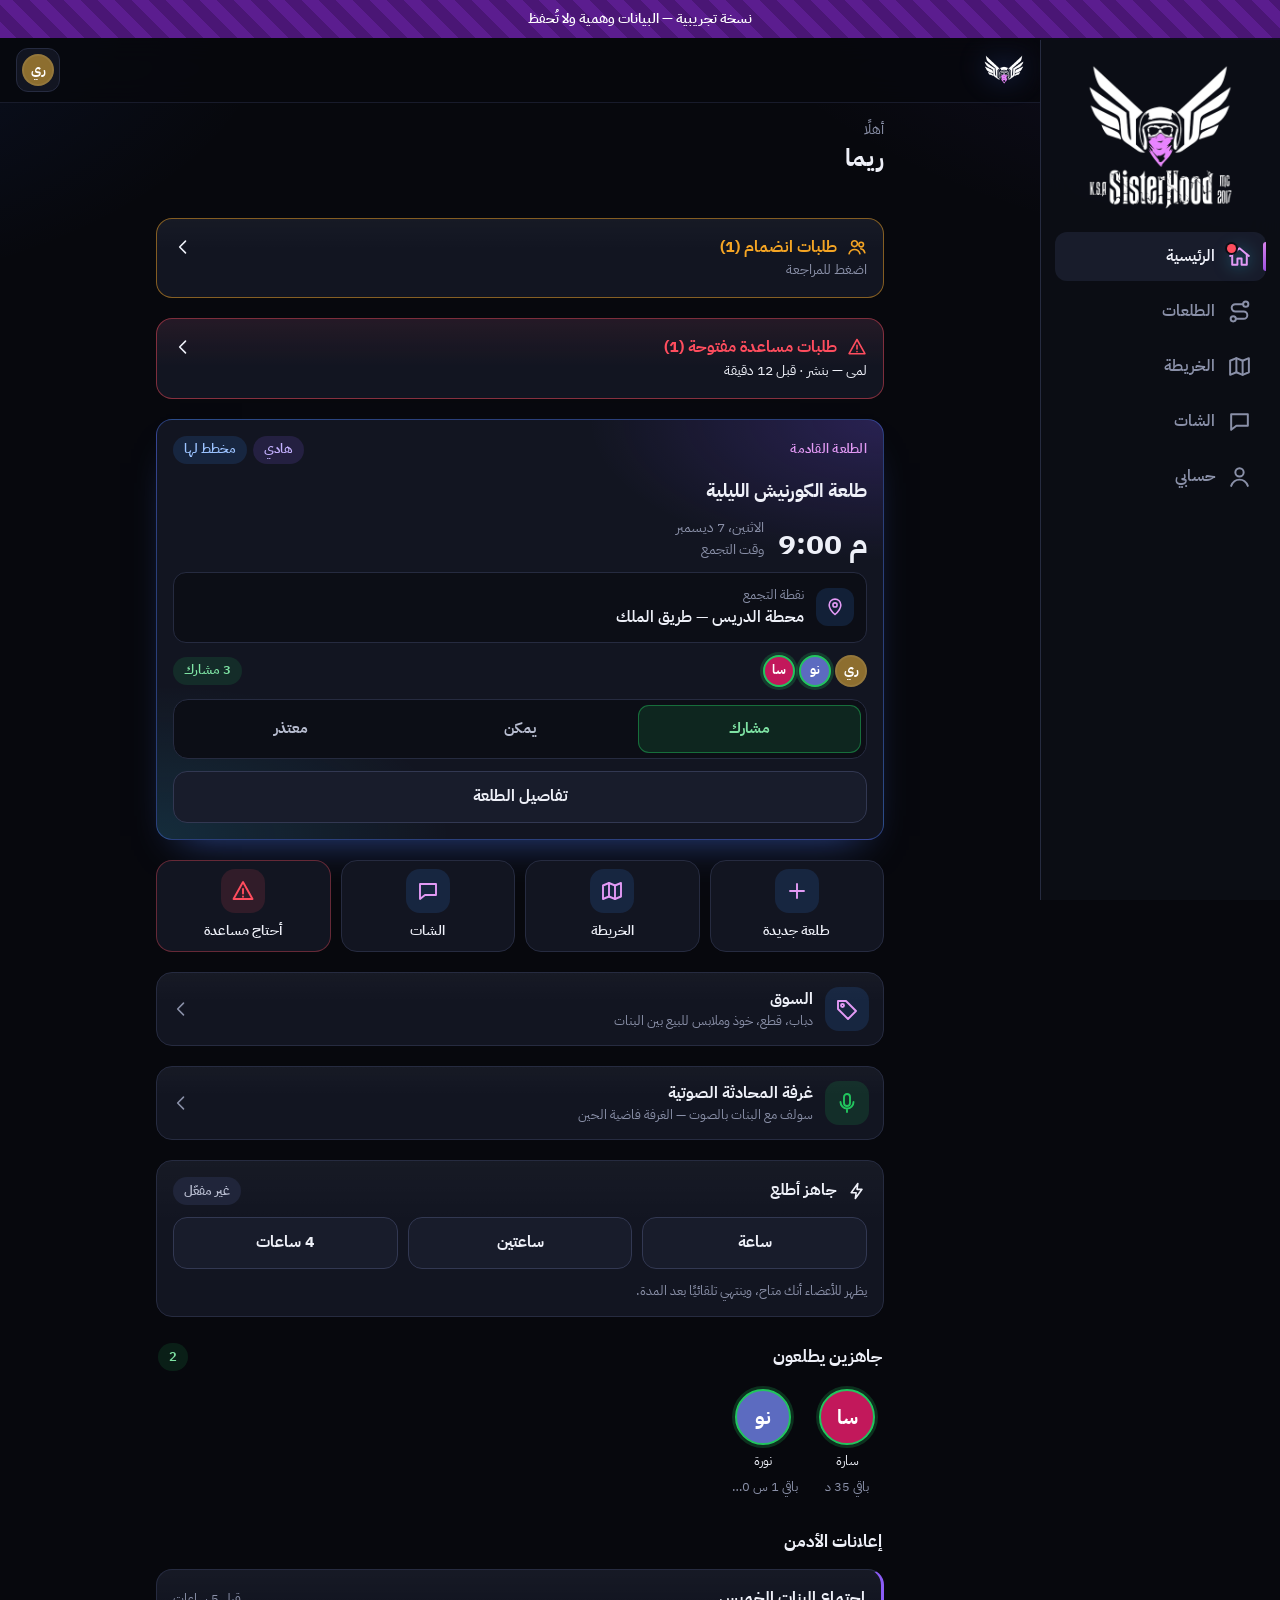
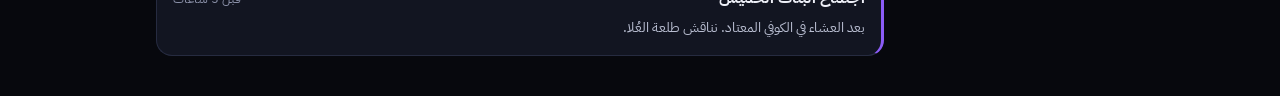
==== demo/sisterhood/index.html @ 2d2a0649 "نسخة عرض تجريبية SisterHood (بيانات وهمية فقط) Co-Authored-By: Claude Opus 5.5 <noreply@anthropic.co" ====
<!doctype html>
<html lang="ar" dir="rtl">
<head>
  <meta charset="utf-8">
  <meta name="viewport" content="width=device-width, initial-scale=1, viewport-fit=cover">
  <title>SisterHood MC</title>
  <meta name="description" content="تطبيق قروب SisterHood MC الخاص">
  <meta name="theme-color" content="#07080d">
  <meta name="color-scheme" content="dark">
  <meta name="referrer" content="strict-origin-when-cross-origin">
  <meta name="apple-mobile-web-app-capable" content="yes">
  <meta name="mobile-web-app-capable" content="yes">
  <meta name="apple-mobile-web-app-status-bar-style" content="black-translucent">
  <meta name="apple-mobile-web-app-title" content="SisterHood MC">
  <link rel="manifest" href="manifest.webmanifest">
  <link rel="icon" type="image/png" sizes="192x192" href="assets/icons/icon-192-v2.png">
  <link rel="apple-touch-icon" href="assets/icons/apple-touch-icon-v2.png">
  <link rel="preconnect" href="https://fonts.googleapis.com">
  <link rel="preconnect" href="https://fonts.gstatic.com" crossorigin>
  <link rel="stylesheet" href="https://fonts.googleapis.com/css2?family=IBM+Plex+Sans+Arabic:wght@400;500;600;700&display=swap">
  <link rel="stylesheet" href="assets/css/app.css">
</head>
<body>
  <div id="net-banner" class="net-banner" hidden></div>
  <div id="preview-banner" class="preview-banner" hidden>نسخة تجريبية — البيانات وهمية ولا تُحفظ</div>
  <div id="app" class="app" aria-live="polite">
    <div class="boot">
      <img class="brand-logo" src="assets/img/logo-full.png" alt="SisterHood MC">
      <div class="spinner" role="status" aria-label="جارٍ التحميل"></div>
    </div>
  </div>
  <div id="toasts" class="toasts" role="status" aria-live="polite"></div>
  <noscript><p style="padding:24px;color:#fff">يحتاج التطبيق إلى تفعيل JavaScript.</p></noscript>
  <script src="config.js" onerror="window.NR_CONFIG_MISSING=true"></script>
  <script type="module" src="js/app.js"></script>
</body>
</html>
---- demo/sisterhood/assets/css/app.css ----
/* ============================================================
   Jeddah Ride — تصميم داكن للركوب الليلي (RTL، الجوال أولًا)
   ============================================================ */
:root {
  --bg: #07080d;
  --bg-2: #0c0e16;
  --surface: #121521;
  --surface-2: #181c2b;
  --surface-3: #20253a;
  --line: #262b40;
  --line-2: #323852;
  --text: #eef0f8;
  --text-2: #b8bdd0;
  --muted: #8a90a8;
  --blue: #3d8bff;
  --cyan: #29d3ff;
  --violet: #8b5cf6;
  --accent: #4f7dff;
  --accent-grad: linear-gradient(135deg, #2f6bff 0%, #7a4dff 100%);
  --glow: 0 0 0 1px rgba(79,125,255,.35), 0 8px 30px -10px rgba(79,125,255,.55);
  --green: #22c55e;
  --green-bg: rgba(34,197,94,.13);
  --amber: #f5a524;
  --amber-bg: rgba(245,165,36,.13);
  --red: #ff4d5e;
  --red-bg: rgba(255,77,94,.13);
  --blue-bg: rgba(61,139,255,.14);
  --violet-bg: rgba(139,92,246,.15);
  --radius: 16px;
  --radius-sm: 12px;
  --tap: 52px;
  --nav-h: 66px;
  --safe-b: env(safe-area-inset-bottom, 0px);
  --safe-t: env(safe-area-inset-top, 0px);
  --font: "IBM Plex Sans Arabic", -apple-system, "SF Arabic", "Segoe UI", Tahoma, sans-serif;
}

* { box-sizing: border-box; -webkit-tap-highlight-color: transparent; }
html, body { margin: 0; padding: 0; background: var(--bg); color: var(--text); }
body {
  font-family: var(--font);
  font-size: 16px;
  line-height: 1.55;
  -webkit-font-smoothing: antialiased;
  min-height: 100dvh;
  overscroll-behavior-y: none;
  background:
    radial-gradient(1200px 600px at 110% -10%, rgba(122,77,255,.13), transparent 60%),
    radial-gradient(900px 500px at -20% 0%, rgba(47,107,255,.12), transparent 60%),
    var(--bg);
  background-attachment: fixed;
}
button, input, select, textarea { font: inherit; color: inherit; }
img { max-width: 100%; display: block; }
a { color: var(--cyan); text-decoration: none; }
.en { font-family: -apple-system, "Segoe UI", Roboto, sans-serif; direction: ltr; unicode-bidi: isolate; letter-spacing: .02em; }
.ltr { direction: ltr; unicode-bidi: isolate; display: inline-block; }
[hidden] { display: none !important; }
.sr-only { position: absolute; width: 1px; height: 1px; overflow: hidden; clip: rect(0 0 0 0); }

/* ---------- boot ---------- */
.boot { min-height: 100dvh; display: grid; place-content: center; justify-items: center; gap: 14px; }
.brand-mark {
  width: 64px; height: 64px; flex: none;
  background: url("../img/logo-mark.png") center / contain no-repeat;
  filter: drop-shadow(0 0 14px rgba(79,125,255,.45));
}
.brand-logo { width: min(260px, 70vw); height: auto; display: block; filter: drop-shadow(0 8px 30px rgba(79,125,255,.35)); }
.brand-word { font-family: -apple-system, "Segoe UI", sans-serif; font-weight: 800; font-size: 26px; letter-spacing: .04em; direction: ltr; }
.brand-word b { background: var(--accent-grad); -webkit-background-clip: text; background-clip: text; color: transparent; }
.spinner {
  width: 26px; height: 26px; border-radius: 50%;
  border: 3px solid var(--line-2); border-top-color: var(--cyan); animation: spin .8s linear infinite;
}
.spinner.sm { width: 18px; height: 18px; border-width: 2px; }
@keyframes spin { to { transform: rotate(360deg); } }

/* ---------- banners ---------- */
.net-banner, .preview-banner {
  position: sticky; top: 0; z-index: 60; text-align: center; font-size: 14px; font-weight: 600;
  padding: calc(8px + var(--safe-t)) 14px 8px;
}
.net-banner { background: #3a1016; color: #ffd6da; border-bottom: 1px solid #6b1d27; }
.net-banner.warn { background: #3a2a0c; color: #ffe2a8; border-bottom-color: #6b4d12; }
.preview-banner { background: repeating-linear-gradient(45deg, #5b1d8f, #5b1d8f 12px, #4a1675 12px, #4a1675 24px); color: #fff; }
.preview-banner + .app .topbar { top: 0; }

/* ---------- layout ---------- */
.app { min-height: 100dvh; }
.shell { display: flex; flex-direction: column; min-height: 100dvh; }
.topbar {
  position: sticky; top: 0; z-index: 40;
  display: flex; align-items: center; gap: 10px;
  padding: calc(10px + var(--safe-t)) 16px 10px;
  background: rgba(7,8,13,.82); backdrop-filter: blur(14px); -webkit-backdrop-filter: blur(14px);
  border-bottom: 1px solid rgba(38,43,64,.6);
}
.net-banner:not([hidden]) ~ .app .topbar, .preview-banner:not([hidden]) ~ .app .topbar { padding-top: 10px; }
.topbar .title { font-size: 19px; font-weight: 700; flex: 1; min-width: 0; overflow: hidden; text-overflow: ellipsis; white-space: nowrap; }
.topbar .logo { display: flex; align-items: center; gap: 10px; flex: 1; }
.topbar .logo .brand-mark { width: 40px; height: 40px; }
.topbar .logo .brand-word { font-size: 19px; }
.icon-btn {
  width: 44px; height: 44px; border-radius: 12px; border: 1px solid var(--line); background: var(--surface);
  display: grid; place-items: center; cursor: pointer; flex: none; color: var(--text);
}
.icon-btn:active { transform: scale(.96); }
.icon-btn svg { width: 22px; height: 22px; }
.content { flex: 1; width: 100%; max-width: 760px; margin: 0 auto; padding: 16px 16px calc(var(--nav-h) + var(--safe-b) + 24px); }
.content.wide { max-width: 1100px; }
.content.flush { padding: 0; max-width: none; }

/* bottom nav */
.bottom-nav {
  position: fixed; bottom: 0; left: 0; right: 0; z-index: 50;
  height: calc(var(--nav-h) + var(--safe-b)); padding-bottom: var(--safe-b);
  display: grid; grid-template-columns: repeat(5, 1fr);
  background: rgba(12,14,22,.94); backdrop-filter: blur(16px); -webkit-backdrop-filter: blur(16px);
  border-top: 1px solid var(--line);
}
.bottom-nav a {
  display: flex; flex-direction: column; align-items: center; justify-content: center; gap: 3px;
  color: var(--muted); font-size: 12px; font-weight: 600; position: relative;
}
.bottom-nav a svg { width: 25px; height: 25px; }
.bottom-nav a.active { color: var(--text); }
.bottom-nav a.active svg { color: var(--cyan); filter: drop-shadow(0 0 8px rgba(41,211,255,.55)); }
.bottom-nav a.active::before {
  content: ""; position: absolute; top: 0; width: 34px; height: 3px; border-radius: 0 0 4px 4px; background: var(--accent-grad);
}
.nav-dot { position: absolute; top: 9px; inset-inline-start: calc(50% + 8px); width: 9px; height: 9px; border-radius: 50%; background: var(--red); box-shadow: 0 0 0 2px var(--bg-2); }

@media (min-width: 900px) {
  .shell { padding-inline-start: 240px; }
  .bottom-nav {
    top: 0; bottom: 0; right: 0; left: auto; width: 240px; height: auto; padding: 22px 14px;
    display: flex; flex-direction: column; gap: 6px; border-top: 0; border-inline-end: 1px solid var(--line);
  }
  .bottom-nav::before { content: ""; display: block; height: 150px; margin: 0 6px 14px; background: url("../img/logo-full.png") center / contain no-repeat; }
  .bottom-nav a { flex-direction: row; justify-content: flex-start; gap: 12px; padding: 12px 14px; border-radius: 12px; font-size: 16px; }
  .bottom-nav a.active { background: var(--surface-2); }
  .bottom-nav a.active::before { top: 10px; bottom: 10px; right: 0; width: 3px; height: auto; border-radius: 3px 0 0 3px; }
  .nav-dot { top: 12px; inset-inline-start: 30px; }
  body:has(#preview-banner:not([hidden])) .bottom-nav, body:has(#net-banner:not([hidden])) .bottom-nav { top: 40px; }
  .content { padding-bottom: 40px; }
  .topbar .logo .brand-word { display: none; }
}

/* ---------- cards & typography ---------- */
h1, h2, h3 { margin: 0; line-height: 1.3; }
.h1 { font-size: 24px; font-weight: 700; }
.h2 { font-size: 19px; font-weight: 700; }
.h3 { font-size: 16px; font-weight: 700; }
.muted { color: var(--muted); }
.small { font-size: 14px; }
.xs { font-size: 12.5px; }
.stack { display: flex; flex-direction: column; gap: 12px; }
.stack-lg { display: flex; flex-direction: column; gap: 20px; }
.row { display: flex; align-items: center; gap: 10px; }
.row.wrap { flex-wrap: wrap; }
.row.between { justify-content: space-between; }
.grow { flex: 1; min-width: 0; }
.section-head { display: flex; align-items: center; justify-content: space-between; gap: 10px; margin: 6px 2px 2px; }
.section-head .h2 { font-size: 17px; }
.card {
  background: linear-gradient(180deg, rgba(255,255,255,.018), transparent 40%), var(--surface);
  border: 1px solid var(--line); border-radius: var(--radius); padding: 16px;
}
.card.pad-lg { padding: 20px; }
.card.hero {
  border-color: rgba(79,125,255,.4);
  background:
    radial-gradient(420px 200px at 100% 0%, rgba(122,77,255,.22), transparent 70%),
    radial-gradient(420px 220px at 0% 100%, rgba(41,211,255,.12), transparent 70%),
    var(--surface);
  box-shadow: 0 20px 40px -24px rgba(79,125,255,.6);
}
.card.link { cursor: pointer; transition: border-color .15s, transform .1s; display: block; color: inherit; }
.card.link:active { transform: scale(.99); }
.card.link:hover { border-color: var(--line-2); }
.divider { height: 1px; background: var(--line); margin: 4px 0; }
.kv { display: grid; grid-template-columns: auto 1fr; gap: 8px 14px; align-items: start; }
.kv dt { color: var(--muted); font-size: 14px; }
.kv dd { margin: 0; font-weight: 500; }
.eyebrow { font-size: 13px; font-weight: 600; color: var(--cyan); letter-spacing: .02em; }

/* ---------- buttons ---------- */
.btn {
  min-height: var(--tap); padding: 0 20px; border-radius: 14px; border: 1px solid var(--line-2);
  background: var(--surface-2); color: var(--text); font-weight: 700; font-size: 16px;
  display: inline-flex; align-items: center; justify-content: center; gap: 8px; cursor: pointer;
  transition: transform .08s, filter .15s, background .15s; user-select: none; text-align: center;
}
.btn:active { transform: scale(.98); }
.btn[disabled], .btn.busy { opacity: .55; pointer-events: none; }
.btn svg { width: 20px; height: 20px; flex: none; }
.btn.primary { background: var(--accent-grad); border-color: transparent; color: #fff; box-shadow: 0 10px 24px -12px rgba(79,125,255,.9); }
.btn.danger { background: var(--red); border-color: transparent; color: #fff; }
.btn.danger-soft { background: var(--red-bg); border-color: rgba(255,77,94,.35); color: #ff9aa4; }
.btn.success { background: var(--green); border-color: transparent; color: #062a13; }
.btn.ghost { background: transparent; border-color: transparent; color: var(--text-2); }
.btn.outline { background: transparent; }
.btn.block { width: 100%; }
.btn.sm { min-height: 40px; padding: 0 14px; font-size: 14px; border-radius: 11px; }
.btn.lg { min-height: 60px; font-size: 18px; }
.btn-row { display: flex; gap: 10px; }
.btn-row > .btn { flex: 1; padding: 0 10px; min-width: 0; white-space: nowrap; }

.seg { display: grid; grid-auto-flow: column; grid-auto-columns: 1fr; gap: 6px; background: var(--bg-2); padding: 5px; border-radius: 15px; border: 1px solid var(--line); }
.seg button {
  min-height: 48px; border: 0; border-radius: 11px; background: transparent; color: var(--text-2);
  font-weight: 700; cursor: pointer; font-size: 15px; padding: 0 6px;
}
.seg button.on { background: var(--surface-3); color: var(--text); box-shadow: inset 0 0 0 1px var(--line-2); }
.seg button.on.going { background: var(--green-bg); color: #7ee2a3; box-shadow: inset 0 0 0 1px rgba(34,197,94,.45); }
.seg button.on.maybe { background: var(--amber-bg); color: #ffd083; box-shadow: inset 0 0 0 1px rgba(245,165,36,.45); }
.seg button.on.declined { background: var(--red-bg); color: #ff9aa4; box-shadow: inset 0 0 0 1px rgba(255,77,94,.4); }
.seg button:disabled { opacity: .5; }

.tabs { display: flex; gap: 8px; overflow-x: auto; scrollbar-width: none; padding-bottom: 2px; }
.tabs::-webkit-scrollbar { display: none; }
.tab {
  flex: none; min-height: 42px; padding: 0 16px; border-radius: 999px; border: 1px solid var(--line);
  background: var(--surface); color: var(--text-2); font-weight: 600; cursor: pointer; white-space: nowrap; font-size: 15px;
  display: inline-flex; align-items: center; gap: 6px;
}
.tab.on { background: var(--text); color: var(--bg); border-color: var(--text); }
.tab .count { background: var(--red); color: #fff; border-radius: 999px; font-size: 12px; padding: 0 7px; min-width: 20px; }

/* quick actions */
.quick { display: grid; grid-template-columns: repeat(4, 1fr); gap: 10px; }
.quick a, .quick button {
  display: flex; flex-direction: column; align-items: center; justify-content: center; gap: 8px;
  min-height: 92px; border-radius: var(--radius); border: 1px solid var(--line); background: var(--surface);
  color: var(--text); font-weight: 600; font-size: 13.5px; cursor: pointer; text-align: center; padding: 8px 4px;
}
.quick .qi { width: 44px; height: 44px; border-radius: 14px; display: grid; place-items: center; background: var(--blue-bg); color: var(--cyan); }
.quick .qi svg { width: 24px; height: 24px; }
.quick .sos .qi { background: var(--red-bg); color: var(--red); }
.quick .sos { border-color: rgba(255,77,94,.35); }

/* ---------- chips / badges ---------- */
.chip {
  display: inline-flex; align-items: center; gap: 6px; height: 28px; padding: 0 11px; border-radius: 999px;
  font-size: 13px; font-weight: 600; background: var(--surface-3); color: var(--text-2); white-space: nowrap;
}
.chip svg { width: 15px; height: 15px; }
.chip.green { background: var(--green-bg); color: #7ee2a3; }
.chip.amber { background: var(--amber-bg); color: #ffd083; }
.chip.red { background: var(--red-bg); color: #ff9aa4; }
.chip.blue { background: var(--blue-bg); color: #9cc3ff; }
.chip.violet { background: var(--violet-bg); color: #c4b1ff; }
.chip.live::before { content: ""; width: 8px; height: 8px; border-radius: 50%; background: currentColor; animation: pulse 1.4s infinite; }
@keyframes pulse { 0% { box-shadow: 0 0 0 0 currentColor; } 70% { box-shadow: 0 0 0 7px transparent; } 100% { box-shadow: 0 0 0 0 transparent; } }

/* ---------- avatars ---------- */
.avatar {
  width: 42px; height: 42px; border-radius: 50%; flex: none; overflow: hidden; position: relative;
  display: grid; place-items: center; font-weight: 700; font-size: 16px; color: #fff; background: var(--surface-3);
  border: 2px solid rgba(255,255,255,.06);
}
.avatar img { width: 100%; height: 100%; object-fit: cover; }
.avatar.sm { width: 32px; height: 32px; font-size: 13px; }
.avatar.lg { width: 84px; height: 84px; font-size: 30px; }
.avatar.ready { border-color: var(--green); box-shadow: 0 0 0 3px rgba(34,197,94,.22); }
.avatars { display: flex; flex-wrap: wrap; gap: 10px; }
.person { display: flex; align-items: center; gap: 12px; min-width: 0; }
.person .name { font-weight: 600; overflow: hidden; text-overflow: ellipsis; white-space: nowrap; }
.list { display: flex; flex-direction: column; }
.list > .item { display: flex; align-items: center; gap: 12px; padding: 12px 0; border-bottom: 1px solid var(--line); }
.list > .item:last-child { border-bottom: 0; }
.ready-strip { display: flex; gap: 14px; overflow-x: auto; padding: 4px 2px 6px; scrollbar-width: none; }
.ready-strip::-webkit-scrollbar { display: none; }
.ready-strip .p { display: flex; flex-direction: column; align-items: center; gap: 6px; width: 70px; flex: none; text-align: center; font-size: 13px; color: inherit; }
.ready-strip .p .avatar { width: 56px; height: 56px; font-size: 20px; }
.ready-strip .p span { overflow: hidden; text-overflow: ellipsis; white-space: nowrap; width: 100%; }

/* ---------- forms ---------- */
.field { display: flex; flex-direction: column; gap: 7px; }
.field > label, .label { font-size: 14px; font-weight: 600; color: var(--text-2); }
.field .hint { font-size: 13px; color: var(--muted); }
.input, .select, .textarea {
  width: 100%; min-height: var(--tap); border-radius: 13px; border: 1px solid var(--line-2);
  background: var(--bg-2); padding: 12px 14px; font-size: 16px; outline: none; transition: border-color .15s, box-shadow .15s;
}
.textarea { min-height: 96px; resize: vertical; line-height: 1.6; }
.input:focus, .select:focus, .textarea:focus { border-color: var(--accent); box-shadow: 0 0 0 3px rgba(79,125,255,.22); }
.input[type="datetime-local"], .input[type="time"], .input[type="date"] { direction: ltr; text-align: right; }
.input.code { font-family: ui-monospace, Menlo, monospace; letter-spacing: .25em; text-transform: uppercase; direction: ltr; text-align: center; font-size: 20px; }
.select { appearance: none; background-image: linear-gradient(45deg, transparent 50%, var(--muted) 50%), linear-gradient(135deg, var(--muted) 50%, transparent 50%); background-position: 18px 23px, 24px 23px; background-size: 6px 6px; background-repeat: no-repeat; padding-left: 40px; }
.check { display: flex; align-items: flex-start; gap: 12px; padding: 12px; border-radius: 13px; background: var(--bg-2); border: 1px solid var(--line); cursor: pointer; }
.check input { width: 22px; height: 22px; accent-color: var(--accent); flex: none; margin: 1px 0 0; }
.switch { position: relative; width: 52px; height: 32px; flex: none; }
.switch input { opacity: 0; width: 100%; height: 100%; position: absolute; margin: 0; cursor: pointer; z-index: 1; }
.switch span { position: absolute; inset: 0; border-radius: 999px; background: var(--surface-3); border: 1px solid var(--line-2); transition: .2s; }
.switch span::after { content: ""; position: absolute; top: 3px; right: 3px; width: 24px; height: 24px; border-radius: 50%; background: #fff; transition: .2s; }
.switch input:checked + span { background: var(--accent); border-color: var(--accent); }
.switch input:checked + span::after { right: 23px; }
.form-error { background: var(--red-bg); color: #ffb3bb; border: 1px solid rgba(255,77,94,.35); padding: 10px 12px; border-radius: 12px; font-size: 14px; }
.form-ok { background: var(--green-bg); color: #9cebb9; border: 1px solid rgba(34,197,94,.35); padding: 10px 12px; border-radius: 12px; font-size: 14px; }
.notice { display: flex; gap: 10px; align-items: flex-start; background: var(--blue-bg); border: 1px solid rgba(61,139,255,.3); color: #cfe0ff; padding: 12px 14px; border-radius: 13px; font-size: 14px; line-height: 1.6; }
.notice.warn { background: var(--amber-bg); border-color: rgba(245,165,36,.35); color: #ffe1a6; }
.notice.danger { background: var(--red-bg); border-color: rgba(255,77,94,.35); color: #ffc2c8; }
.notice svg { width: 20px; height: 20px; flex: none; margin-top: 2px; }
.picker-row { display: grid; grid-template-columns: repeat(auto-fit, minmax(120px, 1fr)); gap: 8px; }
.pick {
  min-height: 52px; border-radius: 13px; border: 1px solid var(--line-2); background: var(--bg-2); color: var(--text-2);
  font-weight: 600; cursor: pointer; display: flex; align-items: center; justify-content: center; gap: 8px; padding: 6px 10px;
}
.pick.on { border-color: var(--accent); background: var(--blue-bg); color: var(--text); box-shadow: 0 0 0 2px rgba(79,125,255,.25); }
.pick svg { width: 20px; height: 20px; }

/* ---------- states ---------- */
.empty { text-align: center; padding: 30px 16px; color: var(--muted); display: flex; flex-direction: column; align-items: center; gap: 10px; }
.empty svg { width: 42px; height: 42px; color: var(--line-2); }
.empty .h3 { color: var(--text-2); }
.loading { display: flex; justify-content: center; align-items: center; gap: 10px; padding: 28px; color: var(--muted); }
.error-box { text-align: center; padding: 22px 14px; display: flex; flex-direction: column; gap: 12px; align-items: center; }
.skeleton { background: linear-gradient(90deg, var(--surface) 0%, var(--surface-2) 50%, var(--surface) 100%); background-size: 200% 100%; animation: sk 1.2s infinite; border-radius: 12px; }
@keyframes sk { to { background-position: -200% 0; } }

/* ---------- ride ---------- */
.ride-card .when { font-size: 15px; font-weight: 600; }
.ride-card .meta { display: flex; flex-wrap: wrap; gap: 6px 14px; color: var(--text-2); font-size: 14px; }
.ride-card .meta span { display: inline-flex; align-items: center; gap: 5px; }
.ride-card .meta svg { width: 16px; height: 16px; color: var(--muted); }
.big-time { font-size: 30px; font-weight: 700; line-height: 1.1; direction: ltr; unicode-bidi: isolate; }
.timeline { display: grid; grid-template-columns: repeat(3, 1fr); gap: 8px; }
.timeline div { background: var(--bg-2); border: 1px solid var(--line); border-radius: 13px; padding: 10px; text-align: center; }
.timeline b { display: block; font-size: 18px; direction: ltr; }
.timeline span { font-size: 12.5px; color: var(--muted); }
.place { display: flex; gap: 12px; align-items: center; padding: 12px; border-radius: 13px; background: var(--bg-2); border: 1px solid var(--line); }
.place .pin { width: 38px; height: 38px; border-radius: 12px; display: grid; place-items: center; flex: none; }
.place .pin svg { width: 20px; height: 20px; }
.pin.meet { background: var(--blue-bg); color: var(--cyan); }
.pin.dest { background: var(--violet-bg); color: #b69cff; }
.pin.fuel { background: var(--amber-bg); color: var(--amber); }
.pin.rest { background: var(--green-bg); color: var(--green); }
.pin.other { background: var(--surface-3); color: var(--text-2); }
.progress-line { display: flex; gap: 6px; flex-wrap: wrap; }

/* ---------- polls ---------- */
.poll-opt {
  position: relative; overflow: hidden; width: 100%; min-height: 54px; border-radius: 13px; border: 1px solid var(--line-2);
  background: var(--bg-2); padding: 10px 14px; display: flex; align-items: center; gap: 10px; cursor: pointer; text-align: start; color: var(--text);
}
.poll-opt .bar { position: absolute; inset: 0 0 0 auto; background: rgba(79,125,255,.16); transition: width .3s; z-index: 0; }
.poll-opt > * { position: relative; z-index: 1; }
.poll-opt.mine { border-color: var(--accent); }
.poll-opt.mine .bar { background: rgba(79,125,255,.3); }
.poll-opt .n { margin-inline-start: auto; font-weight: 700; direction: ltr; }
.poll-opt:disabled { cursor: default; }

/* ---------- chat ---------- */
.chat-page { display: flex; flex-direction: column; height: calc(100dvh - 65px - var(--safe-t)); min-height: 320px; }
.chat-channels { padding: 10px 16px; border-bottom: 1px solid var(--line); background: var(--bg); }
.chat-scroll { flex: 1; overflow-y: auto; padding: 12px 14px; display: flex; flex-direction: column; gap: 4px; -webkit-overflow-scrolling: touch; }
.msg { display: flex; gap: 8px; align-items: flex-end; max-width: 86%; margin-top: 6px; }
.msg.cont { margin-top: 0; }
.msg.cont .avatar { visibility: hidden; }
.msg.me { align-self: flex-end; }
.msg:not(.me) { align-self: flex-start; }
.msg.me .avatar { display: none; }
.bubble { background: var(--surface-2); border: 1px solid var(--line); border-radius: 18px; padding: 8px 12px; min-width: 70px; position: relative; }
.msg.me .bubble { background: linear-gradient(135deg, #2553d9, #5b3bd6); border-color: transparent; }
.bubble .who { font-size: 12.5px; font-weight: 700; color: var(--cyan); margin-bottom: 2px; }
.bubble .txt { white-space: pre-wrap; word-wrap: break-word; overflow-wrap: anywhere; }
.bubble .meta { display: flex; gap: 6px; align-items: center; justify-content: flex-end; font-size: 11.5px; color: rgba(255,255,255,.62); margin-top: 3px; direction: ltr; }
.bubble .img { margin: 2px -4px 4px; border-radius: 13px; overflow: hidden; background: var(--bg-2); min-height: 120px; min-width: 180px; cursor: zoom-in; }
.bubble .img img { width: 100%; max-height: 320px; object-fit: cover; }
.bubble .del { position: absolute; top: -8px; left: -8px; width: 28px; height: 28px; border-radius: 50%; border: 1px solid var(--line-2); background: var(--surface); display: none; place-items: center; cursor: pointer; }
.bubble .del svg { width: 14px; height: 14px; }
.msg:hover .bubble .del, .msg.show-del .bubble .del { display: grid; }
.msg.failed .bubble { border: 1px solid var(--red); }
.msg-status { font-size: 12px; color: #ffb3bb; display: flex; align-items: center; gap: 6px; }
.day-sep { align-self: center; font-size: 12px; color: var(--muted); background: var(--surface); border: 1px solid var(--line); padding: 3px 12px; border-radius: 999px; margin: 10px 0 4px; }
.composer { display: flex; align-items: flex-end; gap: 8px; padding: 10px 12px calc(10px + var(--nav-h) + var(--safe-b)); border-top: 1px solid var(--line); background: var(--bg-2); }
.composer .textarea { min-height: 48px; max-height: 140px; padding: 11px 14px; border-radius: 24px; resize: none; }
.composer .icon-btn { width: 48px; height: 48px; border-radius: 50%; }
.composer .send { background: var(--accent-grad); border: 0; color: #fff; }
.composer-preview { display: flex; align-items: center; gap: 10px; padding: 8px 12px; background: var(--bg-2); border-top: 1px solid var(--line); }
.composer-preview img { width: 54px; height: 54px; object-fit: cover; border-radius: 10px; }
@media (min-width: 900px) {
  .chat-page { height: calc(100dvh - 65px); }
  .composer { padding-bottom: 12px; }
}

/* ---------- map ---------- */
.map-page { position: relative; isolation: isolate; z-index: 0; height: calc(100dvh - 65px - var(--safe-t)); min-height: 360px; }
.map-page .map { position: absolute; inset: 0; bottom: calc(var(--nav-h) + var(--safe-b)); background: #0b0d14; }
@media (min-width: 900px) { .map-page .map { bottom: 0; } .map-page { height: calc(100dvh - 65px); } }
.map-sheet {
  position: absolute; left: 10px; right: 10px; bottom: calc(var(--nav-h) + var(--safe-b) + 10px); z-index: 500;
  background: rgba(18,21,33,.96); border: 1px solid var(--line-2); border-radius: 18px; padding: 14px; backdrop-filter: blur(12px);
  max-width: 520px; margin: 0 auto; box-shadow: 0 16px 40px -10px rgba(0,0,0,.7);
}
@media (min-width: 900px) { .map-sheet { bottom: 16px; } }
.mini-map { height: 240px; border-radius: 14px; overflow: hidden; border: 1px solid var(--line); background: #0b0d14; position: relative; z-index: 0; }
.picker-map { height: 55dvh; border-radius: 14px; overflow: hidden; border: 1px solid var(--line); background: #0b0d14; }
.map-fallback { height: 100%; display: grid; place-items: center; text-align: center; color: var(--muted); padding: 20px; font-size: 14px; }
.nr-marker { background: transparent; border: 0; }
.nr-marker .m {
  width: 44px; height: 44px; border-radius: 50%; border: 3px solid var(--green); background: var(--surface-3); overflow: hidden;
  display: grid; place-items: center; color: #fff; font-weight: 700; font-size: 15px; box-shadow: 0 4px 14px rgba(0,0,0,.6);
}
.nr-marker .m img { width: 100%; height: 100%; object-fit: cover; }
.nr-marker.stale .m { border-color: var(--amber); filter: saturate(.5); opacity: .85; }
.nr-marker.old .m { border-color: #6b7187; filter: grayscale(1); opacity: .6; }
.nr-marker .lbl { position: absolute; top: 46px; left: 50%; transform: translateX(-50%); white-space: nowrap; background: rgba(7,8,13,.85); padding: 1px 8px; border-radius: 8px; font-size: 12px; color: #fff; font-family: var(--font); }
.nr-pin { background: transparent; border: 0; }
.nr-pin .p { width: 34px; height: 34px; border-radius: 50% 50% 50% 0; transform: rotate(-45deg); display: grid; place-items: center; border: 2px solid #fff; box-shadow: 0 4px 12px rgba(0,0,0,.5); }
.nr-pin .p span { transform: rotate(45deg); font-size: 14px; font-weight: 700; color: #fff; font-family: var(--font); }
.leaflet-container { font-family: var(--font) !important; background: #0b0d14 !important; }
.leaflet-popup-content-wrapper, .leaflet-popup-tip { background: var(--surface-2) !important; color: var(--text) !important; }
.leaflet-popup-content { margin: 10px 14px !important; font-size: 14px; direction: rtl; text-align: right; }
.leaflet-control-attribution { background: rgba(7,8,13,.7) !important; color: var(--muted) !important; font-size: 10px !important; }
.leaflet-control-attribution a { color: var(--text-2) !important; }
.leaflet-bar a { background: var(--surface-2) !important; color: var(--text) !important; border-color: var(--line) !important; }
.share-pill {
  display: inline-flex; align-items: center; gap: 6px; height: 36px; padding: 0 12px; border-radius: 999px; background: var(--green-bg);
  color: #8ff0b2; font-size: 13px; font-weight: 700; border: 1px solid rgba(34,197,94,.4); cursor: pointer;
}

/* ---------- media ---------- */
.album { display: grid; grid-template-columns: repeat(3, 1fr); gap: 4px; }
@media (min-width: 700px) { .album { grid-template-columns: repeat(4, 1fr); } }
.album .tile { position: relative; aspect-ratio: 1; background: var(--surface-2); border-radius: 8px; overflow: hidden; cursor: pointer; border: 0; padding: 0; }
.album .tile img, .album .tile video { width: 100%; height: 100%; object-fit: cover; }
.album .tile .vid { position: absolute; bottom: 6px; left: 6px; background: rgba(0,0,0,.7); border-radius: 8px; padding: 2px 6px; font-size: 12px; color: #fff; }
.viewer { position: fixed; inset: 0; background: rgba(0,0,0,.95); z-index: 200; display: flex; flex-direction: column; }
.viewer .vbar { display: flex; align-items: center; gap: 10px; padding: calc(12px + var(--safe-t)) 14px 12px; }
.viewer .vbody { flex: 1; display: grid; place-items: center; min-height: 0; padding: 10px; }
.viewer .vbody img, .viewer .vbody video { max-width: 100%; max-height: 100%; object-fit: contain; border-radius: 8px; }
.upload-progress { height: 6px; border-radius: 4px; background: var(--surface-3); overflow: hidden; }
.upload-progress > div { height: 100%; background: var(--accent-grad); width: 0; transition: width .2s; }

/* ---------- sheets / modals ---------- */
.sheet-backdrop { position: fixed; inset: 0; z-index: 150; background: rgba(0,0,0,.6); display: flex; align-items: flex-end; justify-content: center; animation: fade .15s; }
.sheet {
  width: 100%; max-width: 560px; max-height: 92dvh; overflow-y: auto; background: var(--surface); border: 1px solid var(--line-2);
  border-radius: 22px 22px 0 0; padding: 10px 18px calc(18px + var(--safe-b)); animation: up .2s ease-out;
}
.sheet .grab { width: 44px; height: 5px; border-radius: 3px; background: var(--line-2); margin: 0 auto 12px; }
.sheet .sheet-title { font-size: 19px; font-weight: 700; margin-bottom: 12px; }
@media (min-width: 700px) {
  .sheet-backdrop { align-items: center; }
  .sheet { border-radius: 22px; padding-bottom: 20px; }
}
@keyframes up { from { transform: translateY(40px); opacity: .6; } }
@keyframes fade { from { opacity: 0; } }

/* ---------- toasts ---------- */
.toasts { position: fixed; z-index: 300; left: 12px; right: 12px; top: calc(12px + var(--safe-t)); display: flex; flex-direction: column; gap: 8px; align-items: center; pointer-events: none; }
.toast {
  pointer-events: auto; max-width: 480px; width: 100%; padding: 13px 16px; border-radius: 14px; background: var(--surface-3);
  border: 1px solid var(--line-2); font-weight: 600; font-size: 15px; box-shadow: 0 12px 30px -10px rgba(0,0,0,.8); animation: drop .2s;
  display: flex; gap: 10px; align-items: center;
}
.toast.ok { border-color: rgba(34,197,94,.5); background: #0f2a1b; }
.toast.err { border-color: rgba(255,77,94,.5); background: #2d1116; }
.toast.help { border-color: var(--red); background: #3a0f16; cursor: pointer; }
@keyframes drop { from { transform: translateY(-12px); opacity: 0; } }

/* ---------- auth ---------- */
.auth-wrap { min-height: 100dvh; display: flex; flex-direction: column; justify-content: center; padding: calc(24px + var(--safe-t)) 20px calc(24px + var(--safe-b)); max-width: 460px; margin: 0 auto; gap: 22px; }
.auth-head { text-align: center; display: flex; flex-direction: column; align-items: center; gap: 12px; }
.auth-head p { margin: 0; color: var(--text-2); }

/* ---------- help ---------- */
.help-card { border-color: rgba(255,77,94,.45); background: linear-gradient(180deg, rgba(255,77,94,.08), transparent 60%), var(--surface); }
.sos-btn {
  width: 100%; min-height: 64px; border-radius: 18px; border: 0; cursor: pointer; font-size: 19px; font-weight: 800; color: #fff;
  background: linear-gradient(135deg, #ff3b4f, #c2185b); box-shadow: 0 14px 30px -12px rgba(255,59,79,.8);
  display: flex; align-items: center; justify-content: center; gap: 10px;
}
.sos-btn svg { width: 26px; height: 26px; }

.code-display { font-family: ui-monospace, Menlo, monospace; font-size: 26px; letter-spacing: .18em; direction: ltr; text-align: center; padding: 14px; background: var(--bg-2); border: 1px dashed var(--line-2); border-radius: 14px; user-select: all; }
.fab {
  position: fixed; z-index: 45; left: 18px; bottom: calc(var(--nav-h) + var(--safe-b) + 18px);
  height: 58px; padding: 0 22px; border-radius: 29px; border: 0; background: var(--accent-grad); color: #fff; font-weight: 800; font-size: 16px;
  display: flex; align-items: center; gap: 8px; box-shadow: 0 16px 30px -10px rgba(79,125,255,.85); cursor: pointer;
}
.fab svg { width: 22px; height: 22px; }
@media (min-width: 900px) { .fab { bottom: 28px; left: 28px; } }
.stat-row { display: grid; grid-template-columns: repeat(3, 1fr); gap: 8px; }
.stat { background: var(--bg-2); border: 1px solid var(--line); border-radius: 13px; padding: 10px; text-align: center; }
.stat b { display: block; font-size: 22px; direction: ltr; }
.stat span { font-size: 12.5px; color: var(--muted); }
.bike-photo { border-radius: 14px; overflow: hidden; aspect-ratio: 16/10; background: var(--bg-2); border: 1px solid var(--line); }
.bike-photo img { width: 100%; height: 100%; object-fit: cover; }
.upload-box { border: 1.5px dashed var(--line-2); border-radius: 14px; padding: 14px; display: flex; align-items: center; gap: 12px; cursor: pointer; background: var(--bg-2); }
.upload-box input { display: none; }

/* نتائج البحث عن مكان */
.search-results { max-height: 220px; overflow-y: auto; border: 1px solid var(--line-2); border-radius: 12px; background: var(--bg-2); }
.search-item { display: flex; flex-direction: column; align-items: flex-start; gap: 2px; width: 100%; text-align: start; padding: 10px 12px; border: 0; border-bottom: 1px solid var(--line); background: transparent; color: var(--text); cursor: pointer; }
.search-item:last-child { border-bottom: 0; }
.search-item span { font-size: 12px; color: var(--muted); overflow: hidden; text-overflow: ellipsis; white-space: nowrap; max-width: 100%; }
.search-item:active { background: var(--surface-2); }
.picker-map { height: 45dvh; }

/* ---------- السوق ---------- */
.market-link { display: flex; align-items: center; gap: 12px; color: inherit; padding: 14px; }
.market-link .qi { width: 44px; height: 44px; border-radius: 14px; display: grid; place-items: center; background: var(--blue-bg); color: var(--cyan); flex: none; }
.market-link .qi svg { width: 24px; height: 24px; }
.market-link > svg { color: var(--muted); }
.picker-row.scroll-x { display: flex; overflow-x: auto; gap: 8px; scrollbar-width: none; margin: 0 -16px; padding: 2px 16px; }
.picker-row.scroll-x::-webkit-scrollbar { display: none; }
.picker-row.scroll-x .pick { flex: none; padding: 8px 14px; min-height: 0; border-radius: 999px; font-size: 14px; }
.market-grid { display: grid; grid-template-columns: repeat(2, minmax(0, 1fr)); gap: 10px; }
@media (min-width: 700px) { .market-grid { grid-template-columns: repeat(3, minmax(0, 1fr)); } }
.mk-card { display: flex; flex-direction: column; background: var(--surface); border: 1px solid var(--line); border-radius: var(--radius); overflow: hidden; color: inherit; }
.mk-card.is-sold { opacity: .6; }
.mk-thumb { position: relative; aspect-ratio: 4 / 3; background: var(--surface-2); }
.mk-thumb img { width: 100%; height: 100%; object-fit: cover; display: block; }
.mk-noimg { width: 100%; height: 100%; display: grid; place-items: center; color: var(--muted); }
.mk-noimg svg { width: 34px; height: 34px; }
.mk-badge { position: absolute; top: 8px; right: 8px; background: rgba(7,8,13,.8); color: #ffd083; font-size: 12px; font-weight: 700; padding: 3px 9px; border-radius: 999px; }
.mk-badge.sold { color: #ff9aa4; }
.mk-body { padding: 10px 11px 12px; display: flex; flex-direction: column; gap: 3px; min-width: 0; }
.mk-title { font-weight: 600; font-size: 14px; line-height: 1.4; overflow: hidden; display: -webkit-box; -webkit-line-clamp: 2; -webkit-box-orient: vertical; }
.mk-price { color: #7ee2a3; font-weight: 700; font-size: 15px; }
.mk-price.lg { font-size: 24px; }
.mk-gallery-wrap { position: relative; margin: -16px -16px 0; }
.mk-gallery { display: flex; overflow-x: auto; scroll-snap-type: x mandatory; scrollbar-width: none; background: #000; }
.mk-gallery::-webkit-scrollbar { display: none; }
.mk-slide { flex: 0 0 100%; scroll-snap-align: center; aspect-ratio: 4 / 3; display: grid; place-items: center; }
.mk-slide img { width: 100%; height: 100%; object-fit: contain; cursor: zoom-in; }
.mk-dots { position: absolute; bottom: 10px; left: 0; right: 0; display: flex; justify-content: center; gap: 6px; }
.mk-dots span { width: 7px; height: 7px; border-radius: 50%; background: rgba(255,255,255,.4); }
.mk-dots span.on { background: #fff; }
.mk-photos { display: grid; grid-template-columns: repeat(3, 1fr); gap: 8px; }
.mk-ph, .mk-add { position: relative; aspect-ratio: 1; border-radius: 12px; overflow: hidden; background: var(--surface-2); border: 1px solid var(--line); }
.mk-ph img { width: 100%; height: 100%; object-fit: cover; }
.mk-add { display: flex; flex-direction: column; align-items: center; justify-content: center; gap: 4px; color: var(--text-2); border-style: dashed; font-size: 13px; cursor: pointer; }
.mk-rm { position: absolute; top: 5px; left: 5px; width: 28px; height: 28px; border-radius: 50%; border: 0; background: rgba(0,0,0,.7); color: #fff; display: grid; place-items: center; cursor: pointer; }
.mk-rm svg { width: 16px; height: 16px; }
.mk-cover { position: absolute; bottom: 5px; right: 5px; background: rgba(0,0,0,.7); color: #fff; font-size: 11px; padding: 2px 7px; border-radius: 999px; }

/* ---------- دليل المحلات ---------- */
.places-map { height: 38dvh; min-height: 240px; }
.place-item { display: flex; align-items: center; gap: 12px; width: 100%; text-align: right; background: var(--surface); border: 1px solid var(--line); border-radius: 14px; padding: 12px 14px; color: inherit; font: inherit; cursor: pointer; }
.place-item:active { background: var(--surface-2); }
.place-dot { width: 36px; height: 36px; border-radius: 50%; flex: none; display: grid; place-items: center; color: #fff; font-weight: 700; font-size: 15px; }
.place-note { overflow: hidden; text-overflow: ellipsis; white-space: nowrap; }

/* ---------- الشات: الرد والصوت ---------- */
.msg { transition: transform .15s; }
.msg.flash .bubble { box-shadow: 0 0 0 3px rgba(56,212,240,.6); transition: box-shadow .3s; }
.bubble .acts { position: absolute; top: -14px; left: -10px; display: none; gap: 4px; }
.bubble .act { width: 30px; height: 30px; border-radius: 50%; border: 1px solid var(--line-2); background: var(--surface); color: var(--text); display: grid; place-items: center; cursor: pointer; padding: 0; }
.bubble .act svg { width: 15px; height: 15px; }
.msg:hover .bubble .acts, .msg.show-acts .bubble .acts { display: flex; }
@media (hover: none) { .msg:hover .bubble .acts { display: none; } .msg.show-acts .bubble .acts { display: flex; } }
.quote { display: block; width: 100%; text-align: right; background: rgba(0,0,0,.22); border: 0; border-right: 3px solid var(--cyan); border-radius: 10px; padding: 5px 9px; margin: 2px 0 6px; color: inherit; font: inherit; cursor: pointer; }
.quote b { display: block; font-size: 12px; color: var(--cyan); }
.msg.me .quote { border-right-color: #fff; }
.msg.me .quote b { color: #fff; }
.quote span { display: block; font-size: 13px; opacity: .85; overflow: hidden; text-overflow: ellipsis; white-space: nowrap; max-width: 240px; }
.reply-bar { display: flex; align-items: center; gap: 10px; padding: 8px 12px; background: var(--bg-2); border-top: 1px solid var(--line); border-right: 3px solid var(--cyan); }
.reply-bar > svg { color: var(--cyan); flex: none; }
.reply-bar b { font-size: 13px; color: var(--cyan); }
.rb-snip { overflow: hidden; text-overflow: ellipsis; white-space: nowrap; }
.ap { display: flex; align-items: center; gap: 10px; min-width: 210px; padding: 4px 0; }
.ap-btn { width: 40px; height: 40px; border-radius: 50%; border: 0; background: rgba(255,255,255,.16); color: #fff; display: grid; place-items: center; cursor: pointer; flex: none; padding: 0; }
.ap-btn svg { width: 18px; height: 18px; }
.ap-btn.busy { opacity: .5; }
.ap-bar { flex: 1; height: 6px; border-radius: 3px; background: rgba(255,255,255,.2); position: relative; cursor: pointer; overflow: hidden; }
.ap-fill { position: absolute; top: 0; bottom: 0; right: 0; width: 0; background: var(--cyan); border-radius: 3px; }
.msg.me .ap-fill { background: #fff; }
.ap-time { font-size: 12px; opacity: .8; direction: ltr; min-width: 34px; text-align: left; }
.composer { position: relative; }
.rec-bar { position: absolute; inset: 0; bottom: auto; display: flex; align-items: center; gap: 10px; padding: 10px 12px; background: var(--bg-2); z-index: 2; }
.rec-bar[hidden] { display: none; }
.rec-mid { flex: 1; display: flex; align-items: center; gap: 10px; }
.rec-dot { width: 12px; height: 12px; border-radius: 50%; background: var(--red); animation: recblink 1s infinite; }
.rec-time { font-weight: 700; direction: ltr; min-width: 40px; }
@keyframes recblink { 50% { opacity: .25; } }

/* غرفة المحادثة الصوتية */
.vc-stage { min-height: 220px; display: grid; place-items: center; }
.vc-grid { width: 100%; display: grid; grid-template-columns: repeat(3, minmax(0, 1fr)); gap: 16px 10px; }
@media (max-width: 360px) { .vc-grid { grid-template-columns: repeat(2, minmax(0, 1fr)); } }
.vc-tile { display: flex; flex-direction: column; align-items: center; gap: 6px; text-align: center; min-width: 0; }
.vc-av { border-radius: 50%; padding: 4px; border: 3px solid transparent; transition: border-color .15s, box-shadow .15s; }
.vc-tile.speaking .vc-av { border-color: var(--green); box-shadow: 0 0 0 6px rgba(34,197,94,.18), 0 0 22px rgba(34,197,94,.45); }
.vc-tile.muted .vc-av { opacity: .65; }
.vc-name { font-weight: 700; max-width: 100%; overflow: hidden; text-overflow: ellipsis; white-space: nowrap; }
.vc-sub { display: flex; gap: 6px; align-items: center; justify-content: center; min-height: 18px; }
.vc-sub svg { width: 14px; height: 14px; }
.vc-sub .red { color: var(--red); }
.vc-mute { display: inline-flex; gap: 3px; align-items: center; color: var(--red); }
.vc-empty { display: flex; flex-direction: column; align-items: center; gap: 8px; text-align: center; padding: 24px 0; }
.vc-empty-ic { width: 84px; height: 84px; border-radius: 50%; display: grid; place-items: center; background: var(--blue-bg); color: var(--cyan); }
.vc-empty-ic svg { width: 40px; height: 40px; }
.vc-controls { display: flex; justify-content: center; gap: 28px; }
.vc-btn { display: flex; flex-direction: column; align-items: center; gap: 6px; background: none; border: 0; color: var(--text); font: inherit; font-size: 13px; font-weight: 600; cursor: pointer; }
.vc-btn svg { width: 64px; height: 64px; padding: 18px; border-radius: 50%; background: var(--surface-2); border: 1px solid var(--line); box-sizing: border-box; }
.vc-btn.off svg { background: var(--red); border-color: var(--red); color: #fff; }
.vc-btn.leave svg { background: var(--red); border-color: var(--red); color: #fff; }
.vc-btn:active svg { transform: scale(.95); }
.voice-link .qi { background: rgba(34,197,94,.14); color: var(--green); }
.voice-link .live { display: inline-flex; align-items: center; gap: 6px; color: var(--green); font-weight: 700; }
.voice-link .live::before { content: ""; width: 8px; height: 8px; border-radius: 50%; background: var(--green); box-shadow: 0 0 0 3px rgba(34,197,94,.25); animation: vcpulse 1.4s infinite; }
@keyframes vcpulse { 50% { opacity: .35; } }
.voice-pill {
  position: fixed; z-index: 49; inset-inline: 12px; bottom: calc(var(--nav-h) + var(--safe-b) + 10px);
  display: flex; align-items: center; gap: 10px; padding: 10px 12px; border-radius: 16px;
  background: rgba(20,60,38,.95); border: 1px solid rgba(34,197,94,.5); color: #fff; box-shadow: 0 8px 24px rgba(0,0,0,.45);
}
.voice-pill a { color: inherit; flex: 1; display: flex; align-items: center; gap: 8px; font-weight: 700; min-width: 0; }
.voice-pill a svg { width: 20px; height: 20px; color: var(--green); flex: none; }
.voice-pill button { width: 40px; height: 40px; border-radius: 50%; border: 0; display: grid; place-items: center; background: rgba(255,255,255,.12); color: #fff; cursor: pointer; flex: none; }
.voice-pill button svg { width: 20px; height: 20px; }
.voice-pill button.off, .voice-pill button.leave { background: var(--red); }
@media (min-width: 900px) { .voice-pill { inset-inline-start: 252px; bottom: 16px; max-width: 520px; } }
.voice-pill[hidden] { display: none; }
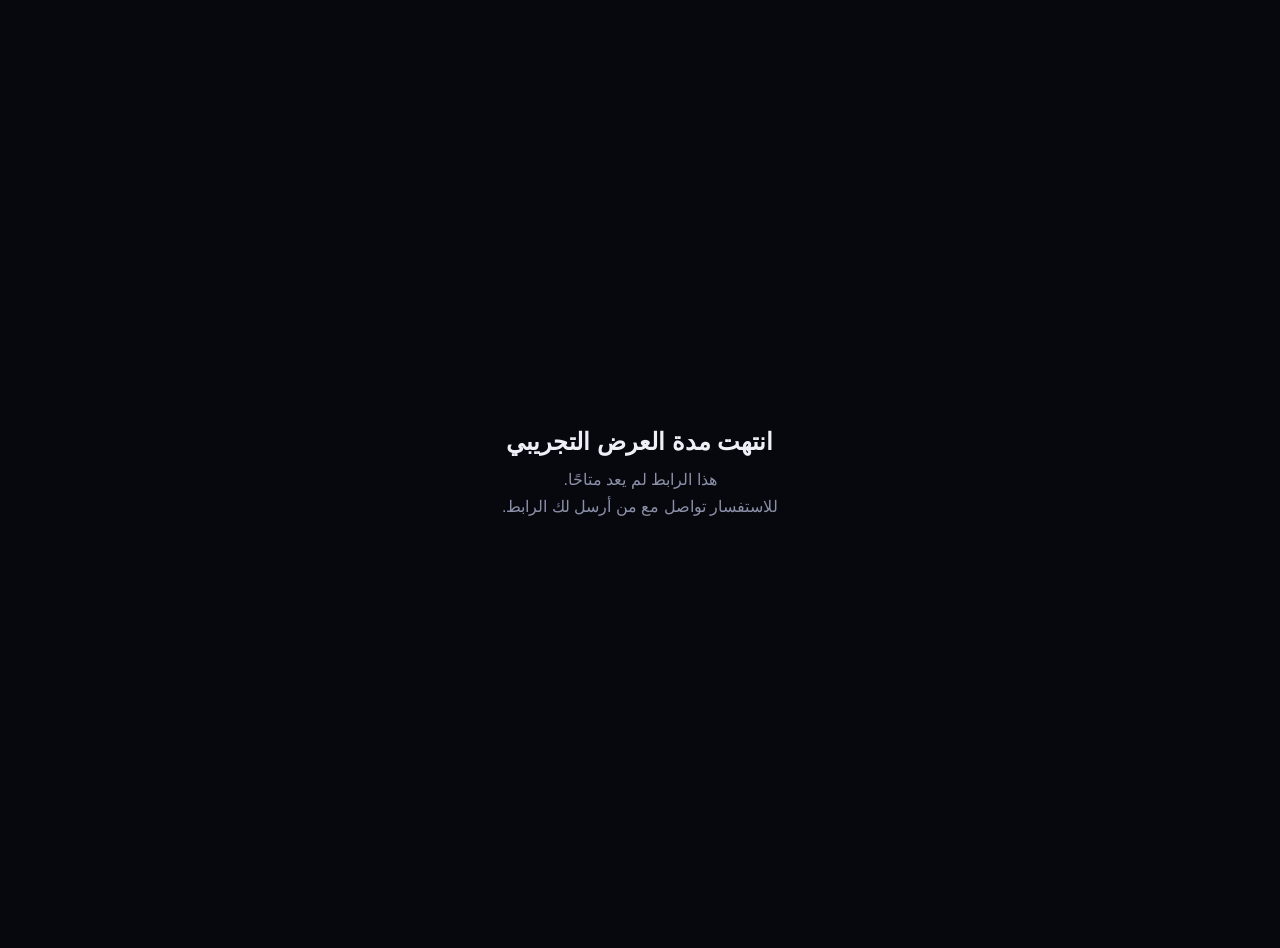
==== commit 19e6e91b: "إغلاق رابط العرض التجريبي SisterHood Co-Authored-By: Claude Opus 5.5 <noreply@anthropic.com> Claude-" ====
--- a/demo/sisterhood/index.html
+++ b/demo/sisterhood/index.html
@@ -2,36 +2,20 @@
 <html lang="ar" dir="rtl">
 <head>
   <meta charset="utf-8">
-  <meta name="viewport" content="width=device-width, initial-scale=1, viewport-fit=cover">
-  <title>SisterHood MC</title>
-  <meta name="description" content="تطبيق قروب SisterHood MC الخاص">
-  <meta name="theme-color" content="#07080d">
-  <meta name="color-scheme" content="dark">
-  <meta name="referrer" content="strict-origin-when-cross-origin">
-  <meta name="apple-mobile-web-app-capable" content="yes">
-  <meta name="mobile-web-app-capable" content="yes">
-  <meta name="apple-mobile-web-app-status-bar-style" content="black-translucent">
-  <meta name="apple-mobile-web-app-title" content="SisterHood MC">
-  <link rel="manifest" href="manifest.webmanifest">
-  <link rel="icon" type="image/png" sizes="192x192" href="assets/icons/icon-192-v2.png">
-  <link rel="apple-touch-icon" href="assets/icons/apple-touch-icon-v2.png">
-  <link rel="preconnect" href="https://fonts.googleapis.com">
-  <link rel="preconnect" href="https://fonts.gstatic.com" crossorigin>
-  <link rel="stylesheet" href="https://fonts.googleapis.com/css2?family=IBM+Plex+Sans+Arabic:wght@400;500;600;700&display=swap">
-  <link rel="stylesheet" href="assets/css/app.css">
+  <meta name="viewport" content="width=device-width, initial-scale=1">
+  <meta name="robots" content="noindex">
+  <title>انتهى العرض</title>
+  <style>
+    html, body { margin: 0; height: 100%; background: #07080d; color: #eef0f8; font-family: -apple-system, "Segoe UI", Tahoma, sans-serif; }
+    main { min-height: 100%; display: grid; place-content: center; text-align: center; padding: 24px; gap: 10px; }
+    h1 { margin: 0; font-size: 24px; }
+    p { margin: 0; color: #8a90a8; line-height: 1.7; }
+  </style>
 </head>
 <body>
-  <div id="net-banner" class="net-banner" hidden></div>
-  <div id="preview-banner" class="preview-banner" hidden>نسخة تجريبية — البيانات وهمية ولا تُحفظ</div>
-  <div id="app" class="app" aria-live="polite">
-    <div class="boot">
-      <img class="brand-logo" src="assets/img/logo-full.png" alt="SisterHood MC">
-      <div class="spinner" role="status" aria-label="جارٍ التحميل"></div>
-    </div>
-  </div>
-  <div id="toasts" class="toasts" role="status" aria-live="polite"></div>
-  <noscript><p style="padding:24px;color:#fff">يحتاج التطبيق إلى تفعيل JavaScript.</p></noscript>
-  <script src="config.js" onerror="window.NR_CONFIG_MISSING=true"></script>
-  <script type="module" src="js/app.js"></script>
+  <main>
+    <h1>انتهت مدة العرض التجريبي</h1>
+    <p>هذا الرابط لم يعد متاحًا.<br>للاستفسار تواصل مع من أرسل لك الرابط.</p>
+  </main>
 </body>
 </html>
